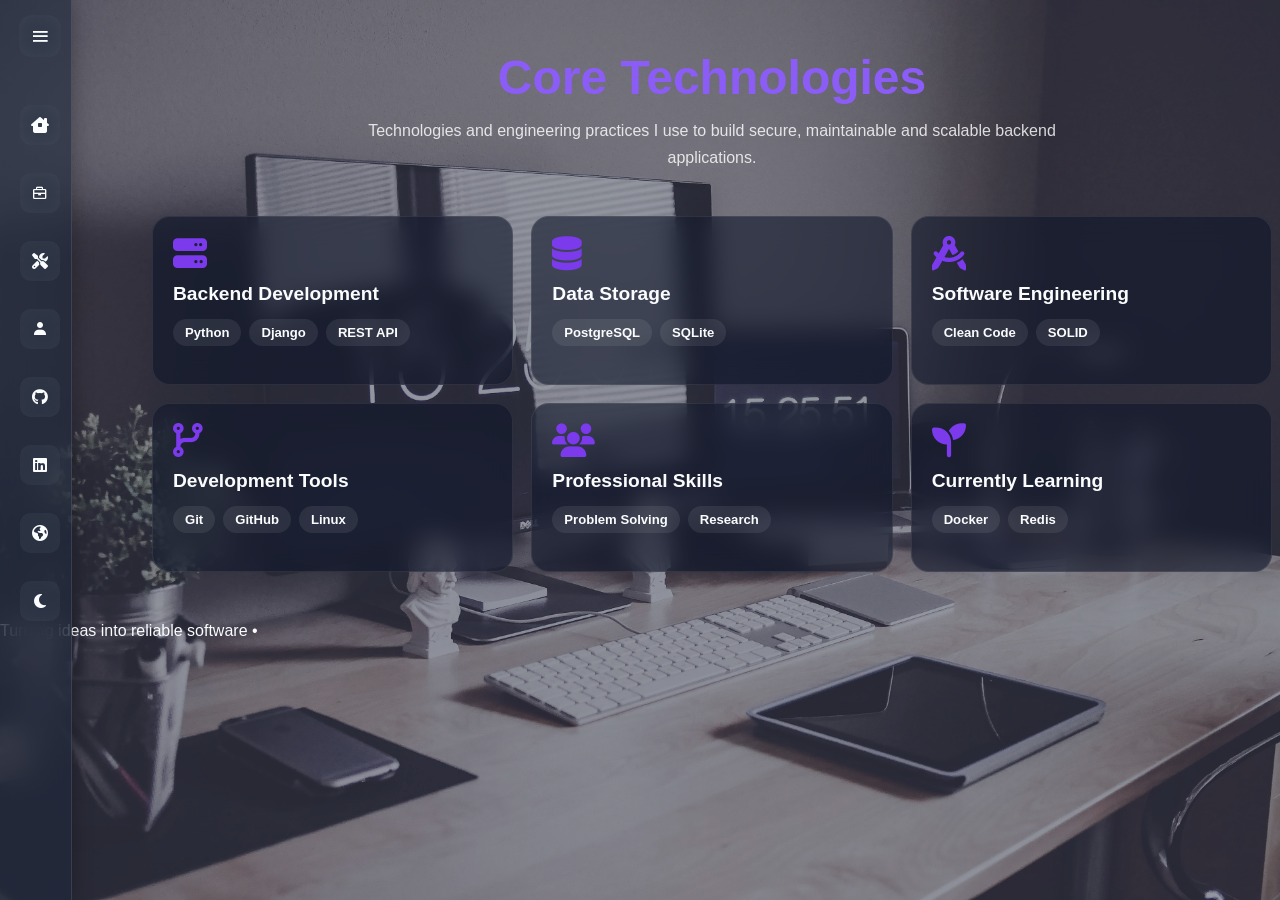
==== skills.html @ db2d62d6 "Add files via upload El portfolio es overview, cada seccion ocupa una pantalla sin necesidad de scro" ====
<!DOCTYPE html>
<html lang="en" data-theme="dark">
<head>
  <meta charset="UTF-8">
  <meta name="viewport" content="width=device-width, initial-scale=1.0">
  
  <title>GR Python Dev</title>

  <!-- ICONS -->
  <link rel="icon" type="image/png" href="assets/mochiMouse-ND-logo-minimalist.ico">
  <link href='https://unpkg.com/boxicons@2.1.4/css/boxicons.min.css' rel='stylesheet'>
  <link rel="stylesheet" href="https://cdnjs.cloudflare.com/ajax/libs/font-awesome/6.1.1/css/all.min.css">

  <!-- CSS (orden correcto) -->
  <link rel="stylesheet" href="css/style.css">
  <link rel="stylesheet" href="css/sidebar.css">
  <link rel="stylesheet" href="css/skills.css">
  <link rel="stylesheet" href="css/footer.css">
</head>

<body>
<div class="overlay"></div>

<!-- ================= HEADER =================
 Actualizacion de primer vista de portfolio, del menu, agregado de tech-stack, mejoras colores en theme. MGR
  -->
<header class="header">
  <nav class="sidebar">
    
    <div class="logo-menu">
      <a href="index.html"><h1 class="logo">&gt;&gt;&gt; GR</h1></a>
      <i class='bx bx-menu toggle-btn-menu'></i>
    </div>

    <ul class="nav-list">
      <li><a href="index.html" target="_self"><i class="fa-solid fa-house-chimney-window"></i> <span>Home</span></a></li>
      <li><a href="#" target="_blank"><i class='bx bx-briefcase'></i> <span>Projects</span></a></li>
      <li><a href="skills.html" target="_self"><i class="fa-solid fa-screwdriver-wrench"></i> <span>Stack</span></a></li>
      <li><a href="#" target="_self"><i class='bx bxs-user'></i> <span>About</span></a></li>
      <li><a href="https://github.com/Gimena-Riveros/" target="_blank"><i class="fa-brands fa-github"></i> <span>GitHub</span></a></li>
      <li><a href="https://www.linkedin.com/in/gimena-riveros-a51a732b0/" target="_blank"><i class="fa-brands fa-linkedin"></i> <span>LinkedIn</span></a></li>
      <li><a href="https://www.instagram.com/gimena.start.up/" target="_blank"><i class="fa-solid fa-earth-americas"></i> <span>Contact</span></a></li>
      <!-- THEME SWITCH -->
      <li><a href="#" id="themeToggle"><i class="fa-solid fa-moon"></i><span>Theme</span></a></li>
    </ul>
  </nav>
</header>

<!-- ================= MAIN ================= -->
<main>
   <!-- ================= CORE TECHNOLOGIES ================= -->

    <!-- ================= SKILLS ================= -->

<section class="skills">

    <header class="skills-header">

        <h1>Core Technologies</h1>

        <p>
            Technologies and engineering practices I use to build
            secure, maintainable and scalable backend applications.
        </p>

    </header>

    <div class="skills-grid">

        <!-- BACKEND -->

        <article class="skill-card">

            <i class="fa-solid fa-server skill-icon"></i>

            <h2>Backend Development</h2>

            <div class="badges">
                <span>Python</span>
                <span>Django</span>
                <span>REST API</span>
            </div>

            <div class="skill-details">

                <ul>

                    <li>Authentication</li>
                    <li>CRUD Applications</li>
                    <li>Data Validation</li>
                    <li>Clean Architecture</li>
                    <li>API Design</li>

                </ul>

            </div>

        </article>

        <!-- DATABASE -->

        <article class="skill-card">

            <i class="fa-solid fa-database skill-icon"></i>

            <h2>Data Storage</h2>

            <div class="badges">
                <span>PostgreSQL</span>
                <span>SQLite</span>
            </div>

            <div class="skill-details">

                <ul>

                    <li>Normalization</li>
                    <li>Relationships</li>
                    <li>Indexes</li>
                    <li>SQL Queries</li>

                </ul>

            </div>

        </article>

        <!-- ENGINEERING -->

        <article class="skill-card">

            <i class="fa-solid fa-compass-drafting skill-icon"></i>

            <h2>Software Engineering</h2>

            <div class="badges">
                <span>Clean Code</span>
                <span>SOLID</span>
            </div>

            <div class="skill-details">

                <ul>

                    <li>Documentation</li>
                    <li>Testing</li>
                    <li>Maintainability</li>

                </ul>

            </div>

        </article>

        <!-- TOOLS -->

        <article class="skill-card">

            <i class="fa-solid fa-code-branch skill-icon"></i>

            <h2>Development Tools</h2>

            <div class="badges">

                <span>Git</span>
                <span>GitHub</span>
                <span>Linux</span>

            </div>

            <div class="skill-details">

                <ul>

                    <li>Branch Strategy</li>
                    <li>Pull Requests</li>
                    <li>Version Control</li>

                </ul>

            </div>

        </article>

        <!-- SOFT -->

        <article class="skill-card">

            <i class="fa-solid fa-users skill-icon"></i>

            <h2>Professional Skills</h2>

            <div class="badges">

                <span>Problem Solving</span>
                <span>Research</span>

            </div>

            <div class="skill-details">

                <ul>

                    <li>Critical Thinking</li>
                    <li>Documentation</li>
                    <li>Teamwork</li>
                    <li>Business Mindset</li>
                    <li>Continuous Learning</li>

                </ul>

            </div>

        </article>

        <!-- LEARNING -->

        <article class="skill-card">

            <i class="fa-solid fa-seedling skill-icon"></i>

            <h2>Currently Learning</h2>

            <div class="badges">

                <span>Docker</span>
                <span>Redis</span>

            </div>

            <div class="skill-details">

                <ul>

                    <li>Celery</li>
                    <li>CI/CD</li>
                    <li>AWS</li>

                </ul>

            </div>

        </article>

    </div>

</section>
</main>

<footer>
    <p>
        Turning ideas into reliable software • <span id="year"></span>
    </p> 
    <!-- Building clean backend systems -->
</footer>

<!-- ================= JS ================= -->

<script src="js/app.js"></script> 
<script src="js/sibar.js"></script>

</body>
</html>
---- css/style.css ----
/* =========================
   VARIABLES (THEME SYSTEM)
========================= */

:root {
  --bg: #0f172a;
  --bg-secondary: rgba(30, 41, 59, 0.6);

  --text: #fafcfe;
  /* --text: #e2e8f0; */
  --accent: #7c3aed;
  --span:#8b5cf6;
  --dolar-section: rgba(41,42,44, 0.6);

  --sidebar-width-closed: 72px;
  --sidebar-width-open: 212px;
  --sidebar-width-closed-mobile: 70px;
  --sidebar-width-open-mobile: 190px;
}

[data-theme="light"] {
  --bg: #f8fafc;
  --bg-secondary: rgba(226, 232, 240, 0.6);

  --text: #0f172a;
  --accent: #6366f1;
  --span:#4f46e5;
  --dolar-section: rgba(15, 23, 42, 0.6);
}

[data-theme="light"] body::before{

  background:rgba(255,255,255,.35);
}

[data-theme="light"] .presentation span{

    text-shadow:
        0 1px 2px rgba(255,255,255,.7);
}

[data-theme="light"] .presentation p{

    color:#1e293b;

    text-shadow:
        0 1px 2px rgba(255,255,255,.8);
}

[data-theme="light"] .tech-stack span{

    background:rgba(255,255,255,.85);

    border:1px solid rgba(15,23,42,.1);
}
/* =========================
   RESET
========================= */

* {
  margin: 0;
  padding: 0;
  box-sizing: border-box;
  font-family:Montserrat,sans-serif;
}

html {
  scroll-behavior: smooth;
}

/* =========================
   BASE
========================= */

body {
  min-height: 100vh;
  background: url('../img/computer-table-background.webp') no-repeat center/cover;
  background-size: cover; /*  contain */
  color: var(--text);
  overflow-x: hidden;
}

body::before{

    content:"";

    position:fixed;
    inset:0;

    background:rgba(15,23,42,.45);

    pointer-events:none;

    z-index:-1;
}
/* =========================
   OVERLAY
========================= */

.overlay{

  position:fixed;
  inset:0;

  background:rgba(0,0,0,.5);

  opacity:0;
  visibility:hidden;

  transition:.3s;

  z-index:900;
}

.overlay.active{

  opacity:1;
  visibility:visible;
}

/* =========================
   SIDEBAR PRO (COLLAPSIBLE)
========================= */

.sidebar {
  position: fixed;
  top: 0;
  left: 0;

  width:var(--sidebar-width-closed);
  height:100vh;

  background: var(--bg-secondary);
  backdrop-filter: blur(15px);
  -webkit-backdrop-filter: blur(15px);

  border-right: 1px solid rgba(255,255,255,0.1);
  box-shadow: 0 0 20px rgba(0,0,0,0.3);

  padding: 15px 10px;

  display: flex;
  flex-direction: column;

  transition: width 0.3s ease;
  z-index: 1000;
}

/* ESTADO ABIERTO */
.sidebar.active{
  width:var(--sidebar-width-open);
} 

/* =========================
   LOGO + TOGGLE
========================= */

.logo-menu {
  display: flex;
  justify-content: space-between;
  align-items: center;
  margin-bottom: 20px;
}

.logo {

  letter-spacing: 2px;
  white-space: nowrap;

  font-size: 16px;
  font-weight: 700;

  opacity:0;
  width:0;

  overflow:hidden;
  transition:.3s;
}

.sidebar.active .logo{

  opacity:1;
  width:auto;
}

/* =========================
   TOGGLE (HAMBURGER)
========================= */

.toggle-btn-menu {
  
  width: 42px;
  height: 42px;

  display: flex;
  align-items: center;
  justify-content: center;

  border-radius: 12px;

  font-size: 22px;
  cursor: pointer;
  color: var(--text);

  background: rgba(255,255,255,0.05);
  backdrop-filter: blur(10px);

  transition: .3s;
}

.toggle-btn-menu:hover {
  /* background: rgba(255,255,255,0.15); */
  color: var(--accent);
}

/* =========================
   NAV ITEMS
========================= */

.nav-list {

  margin-top: 10px;
  list-style: none;
}

.nav-list li {

  margin: 8px 0;
}

/* LINK BASE ,
#themeToggle */
.nav-list a {

  display: flex;
  align-items: center;
  gap: 12px;

  padding: 10px;

  border-radius: 12px;

  color: var(--text);
  text-decoration: none;

  transition: .3s;
}

/* ICONO  ,
#themeToggle i */
.nav-list a i{

  min-width: 40px;
  height: 40px;

  display: flex;
  align-items: center;
  justify-content: center;

  border-radius: 10px;

  background: rgba(255,255,255,0.05);
  backdrop-filter: blur(10px);

  transition: 0.3s;
}

/* TEXTO OCULTO */
.nav-list a span {

  opacity: 0;
  pointer-events: none;

  white-space:nowrap;
  transition:.3s;
}

/* TEXTO VISIBLE EN ACTIVE */
.sidebar.active .nav-list a span {
  opacity: 1;
  pointer-events: auto;
}

.sidebar:not(.active) .nav-list a{

  justify-content: left; /* center */
}

.sidebar.active .nav-list a{

  justify-content:flex-start;
}

/* HOVER PRO */
.nav-list a:hover {

  background: rgba(124, 58, 237, 0.8);/* background: rgba(124, 58, 237, 0.3); */
}

.nav-list a:hover i{

  color:var(--accent);
}

/* HOVER EN MODO ABIERTO */
.sidebar.active .nav-list a:hover {
  background: rgba(255,255,255,0.1);
}

.nav-list a:hover{

  background:rgba(255,255,255,.08);
}

.nav-list a:hover i{

  color:var(--accent);
}
/* =========================
   MAIN LAYOUT
========================= */

main {

  margin-left:var(--sidebar-width-closed);
  transition: margin-left 0.3s ease;
  padding: 20px;
}

/* fuerza layout completo */
main, section {
    width: 100%;
}

/* cuando sidebar está abierto */
.sidebar.active ~ main {
  
  margin-left:var(--sidebar-width-open);
}

/* =========================
   HERO •  MARQUESINA DEBAJO
========================= */

#dolar-section {
    position: relative;
    z-index: 10;
    margin-left: 80px; /* espacio del sidebar cerrado */
    padding: 10px 20px;
}

/* =========================
   PRESENTATION
========================= */

.presentation {

  background-size: cover;
  background-position: center;

  /* height: 100vh;   D E L E T E */
  min-height: calc(100vh - 172px); /* resta header/dolar */

  display: flex;
  flex-direction: column;

  justify-content: center;
  align-items: center;

  gap: 16px;

  max-width:900px;
  margin:auto;

  text-align: center;
}

.presentation img {
  
  width:clamp(120px,20vw,200px);
  border-radius:50%;
  box-shadow: 0 0 20px rgba(0,0,0,0.4);
}

.presentation h1{

  font-size:clamp(1.8rem,4vw,3rem);
}

.presentation h2{

  font-size:clamp(1.1rem,2vw,1.6rem);

  opacity:.9;
}

.presentation p{

  font-weight:500;
  max-width:650px;

  line-height:1.7;
  color:rgba(255,255,255,.95);

  text-shadow:0 1px 2px rgba(0,0,0,.6);
  font-size:clamp(.95rem,2vw,1.1rem);
}

.tech-stack {

  display:flex;
  flex-wrap:wrap;

  justify-content:center;

  gap:12px;

  margin-top:10px;
}

.tech-stack span {

  padding:8px 16px;

  border-radius:999px;

  background:rgba(15,23,42,.65); /* background:rgba(255,255,255,.08); */

  border:1px solid rgba(255,255,255,.15); /* border:1px solid rgba(255,255,255,.12); */

  backdrop-filter:blur(12px);

  color:var(--text);
  
  font-size:.9rem;
  
  font-weight:600;
}

.presentation span {

  color: var(--span);

  text-shadow:
      0 0 10px rgba(139,92,246,.6),
      0 0 20px rgba(139,92,246,.3);
}

.presentation a {

  padding: 12px 28px;

  border: 1px solid var(--text);
  border-radius: 30px;

  text-decoration: none;
  color: var(--text);

  transition: .3s;
}

.presentation a:hover {

  background: var(--accent);
  border-color: var(--accent);
  color: white;
}

/* =========================
   RESPONSIVE  MOBILE
========================= */
@media (max-width: 768px) {

  .sidebar {
    width: 200px;
    width:var(--sidebar-width-closed-mobile);
  }
  .sidebar.active{
  width:var(--sidebar-width-open-mobile);
  } 
  .sidebar.active ~ main {
    margin-left: 0;
  }
}
/* =========================
   RESPONSIVE  TABLET
========================= */

@media (max-width:1024px){

  .presentation{

    padding:40px 20px;
  }

  .presentation p{

    max-width:550px;
  }

}
/* =========================
   RESPONSIVE  LAPTOP
========================= */

@media (min-width:1025px){

  .presentation{

    max-width:1000px;
  }

}
/* =========================
   RESPONSIVE  BIG  DESKTOP
========================= */

@media (min-width:1440px){

  .presentation{

    max-width:1200px;
  }

  .presentation h1{

    font-size:4rem;
  }

  .presentation h2{

    font-size:2rem;
  }

  .presentation p{

    font-size:1.2rem;
  }

}
/* =========================
   RESPONSIVE  4K
========================= */
@media (min-width:1920px){

  .presentation{

    max-width:1400px;
  }

  .presentation img{

    width:240px;
  }

}
---- css/sidebar.css ----
/* =========================
   SIDEBAR PRO (COLLAPSIBLE)
========================= */

.sidebar {
  position: fixed;
  top: 0;
  left: 0;

  width:var(--sidebar-width-closed);
  height:100vh;

  background: var(--bg-secondary);
  backdrop-filter: blur(15px);
  -webkit-backdrop-filter: blur(15px);

  border-right: 1px solid rgba(255,255,255,0.1);
  box-shadow: 0 0 20px rgba(0,0,0,0.3);

  padding: 15px 10px;

  display: flex;
  flex-direction: column;

  transition: width 0.3s ease;
  z-index: 1000;
}

/* ESTADO ABIERTO */
.sidebar.active ~ .page{
  margin-left: var(--sidebar-width-open);
}

.sidebar.active{
  width:var(--sidebar-width-open);
} 

.sidebar.active .logo{

  opacity:1;
  width:auto;
}

/* TEXTO VISIBLE EN ACTIVE */
.sidebar.active .nav-list a span {
  opacity: 1;
  pointer-events: auto;
}

.sidebar:not(.active) .nav-list a{

  justify-content: left; /* center */
}

.sidebar.active .nav-list a{

  justify-content:flex-start;
}

/* HOVER EN MODO ABIERTO */
.sidebar.active .nav-list a:hover {
  background: rgba(255,255,255,0.1);
}

/* cuando sidebar está abierto */
.sidebar.active ~ main {
  
  margin-left:var(--sidebar-width-open);
}

.sidebar.active ~ footer{

    margin-left:var(--sidebar-width-open);

    transition:.3s;
}

/* =========================
   RESPONSIVE  MOBILE
========================= */

@media (max-width: 768px) {

  .sidebar {
    width: 200px;
    width:var(--sidebar-width-closed-mobile);
  }
  .sidebar.active{
  width:var(--sidebar-width-open-mobile);
  } 
  .sidebar.active ~ main {
    margin-left: 0;
  }
}
---- css/skills.css ----
/* =========================
   VARIABLES (THEME SYSTEM)
========================= */
[data-theme="light"] .skill-card{

    background:rgba(255,255,255,.82);

    border:1px solid rgba(15,23,42,.08);
}

[data-theme="light"] .badges span{

    background:#eef2ff;

    color:#312e81;
}

[data-theme="light"] .skills-header p{

    color:#334155;
}

/*======================================
            SKILLS
======================================*/

.skills{

    /* min-height:100vh; */
    flex: 1;
    display:flex;
    flex-direction:column;
    justify-content:center;

    padding:30px 40px;/* padding:40px 20px; */
    max-width:1200px;
    margin:auto;
    
}

.skills-header{

    text-align:center;

    margin-bottom:45px;
}

.skills-header h1{

    font-size:clamp(2rem,4vw,3rem);

    color:var(--span);

    margin-bottom:12px;
}

.skills-header p{

    max-width:700px;

    margin:auto;

    line-height:1.7;

    color:rgba(255,255,255,.82);
}

.skills-grid{

    flex: 1;
    display:grid;

    align-content: center;
    grid-template-columns:repeat(3,minmax(260px,1fr));/* grid-template-columns:repeat(3,1fr); */

    gap:18px;/* gap:22px; */
}

/* CARD */

.skill-card{

    position:relative;

    background:rgba(15,23,42,.60);

    border:1px solid rgba(255,255,255,.08);

    backdrop-filter:blur(12px);

    border-radius:18px;

    padding:20px;

    transition:.35s;

    overflow:hidden;
}

.skill-card:hover{

    transform:translateY(-8px);

    border-color:var(--accent);

    box-shadow:0 20px 45px rgba(0,0,0,.30);

    z-index:5;
}

.skill-icon{

    font-size:34px;

    color:var(--accent);

    margin-bottom:12px;
}

.skill-card h2{

    margin-bottom:14px;

    font-size:1.2rem;
}

/* BADGES */

.badges{

    display:flex;

    flex-wrap:wrap;

    gap:8px;
}

.badges span{

    padding:6px 12px;

    border-radius:999px;

    background:rgba(255,255,255,.08);

    font-size:.82rem;

    font-weight:600;
}

/* DETAILS */

.skill-details{

    margin-top:18px;

    max-height:0;

    opacity:0;

    overflow:hidden;

    transition:.35s;
}

.skill-card:hover .skill-details{

    max-height:250px;

    opacity:1;
}

.skill-details ul{

    list-style:none;
}

.skill-details li{

    padding:7px 0;

    font-size:.92rem;
}

.skill-details li::before{

    content:"✔";

    color:var(--accent);

    margin-right:8px;
}


/* =========================
   RESPONSIVE  MOBILE
========================= */

@media (max-width:700px){

.skills{

padding:30px 16px;

}

.skills-grid{

grid-template-columns:1fr;

}

/* En móvil siempre mostramos el contenido */

.skill-details{

max-height:260px;

opacity:1;

}

}

/* =========================
   RESPONSIVE  LAPTOP
========================= */

@media (max-width:1100px){

.skills-grid{

grid-template-columns:repeat(2,280px);

}

}
---- css/footer.css ----
/*=========================
        FOOTER
=========================*/

.footer {

  /* flex-shrink: 0; */

  height: 40px;

  display: flex;

  justify-content: center;

  align-items: center;

  /* position: relative; */

  color:rgba(255,255,255,.55);

  font-size:.9rem;/* font-size:.82rem; */

  letter-spacing:.5px;

  opacity:.75;

}

[data-theme="light"] .footer{

  color:rgba(15,23,42,.55);
}
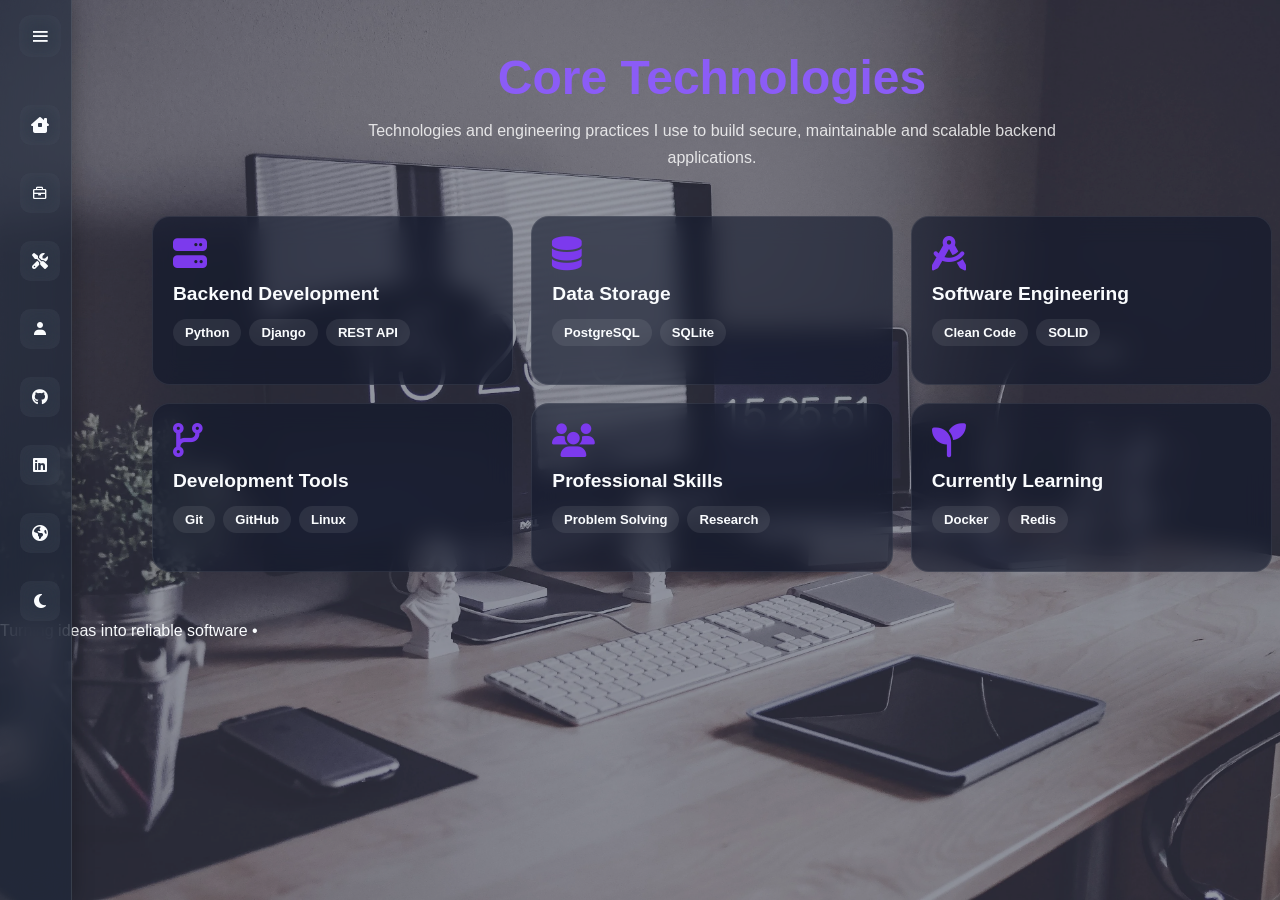
==== commit b481ba2e: "Update skills.html" ====
--- a/skills.html
+++ b/skills.html
@@ -2,7 +2,7 @@
 <html lang="en" data-theme="dark">
 <head>
   <meta charset="UTF-8">
-  <meta name="viewport" content="width=device-width, initial-scale=1.0">
+  <!-- <meta name="viewport" content="width=device-width, initial-scale=1.0"> -->
   
   <title>GR Python Dev</title>
 
@@ -260,4 +260,4 @@
 <script src="js/sibar.js"></script>
 
 </body>
-</html>+</html>
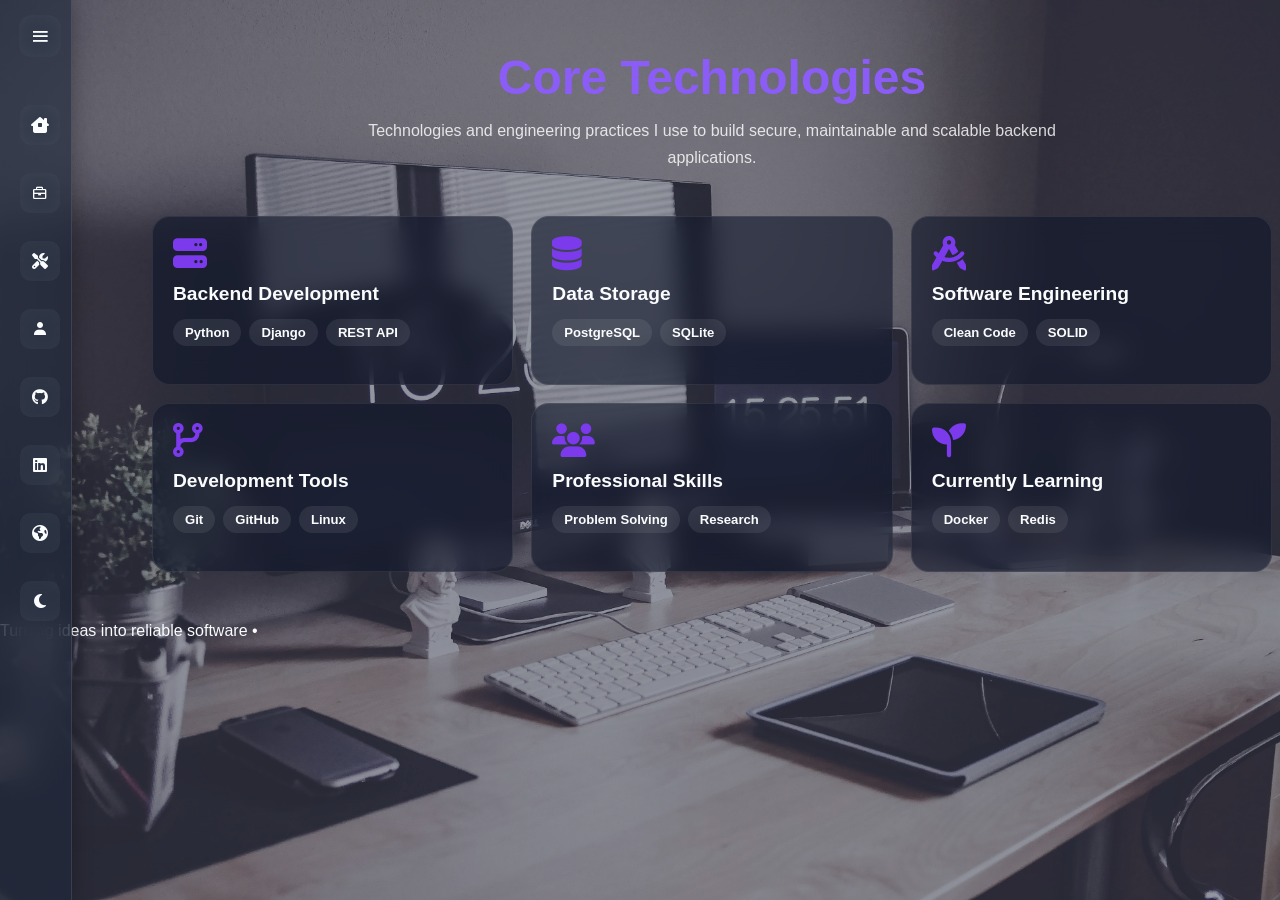
==== commit 6d92da15: "Update skills.html" ====
--- a/skills.html
+++ b/skills.html
@@ -2,7 +2,7 @@
 <html lang="en" data-theme="dark">
 <head>
   <meta charset="UTF-8">
-  <!-- <meta name="viewport" content="width=device-width, initial-scale=1.0"> -->
+  <meta name="viewport" content="width=device-width, initial-scale=1.0">
   
   <title>GR Python Dev</title>
 
